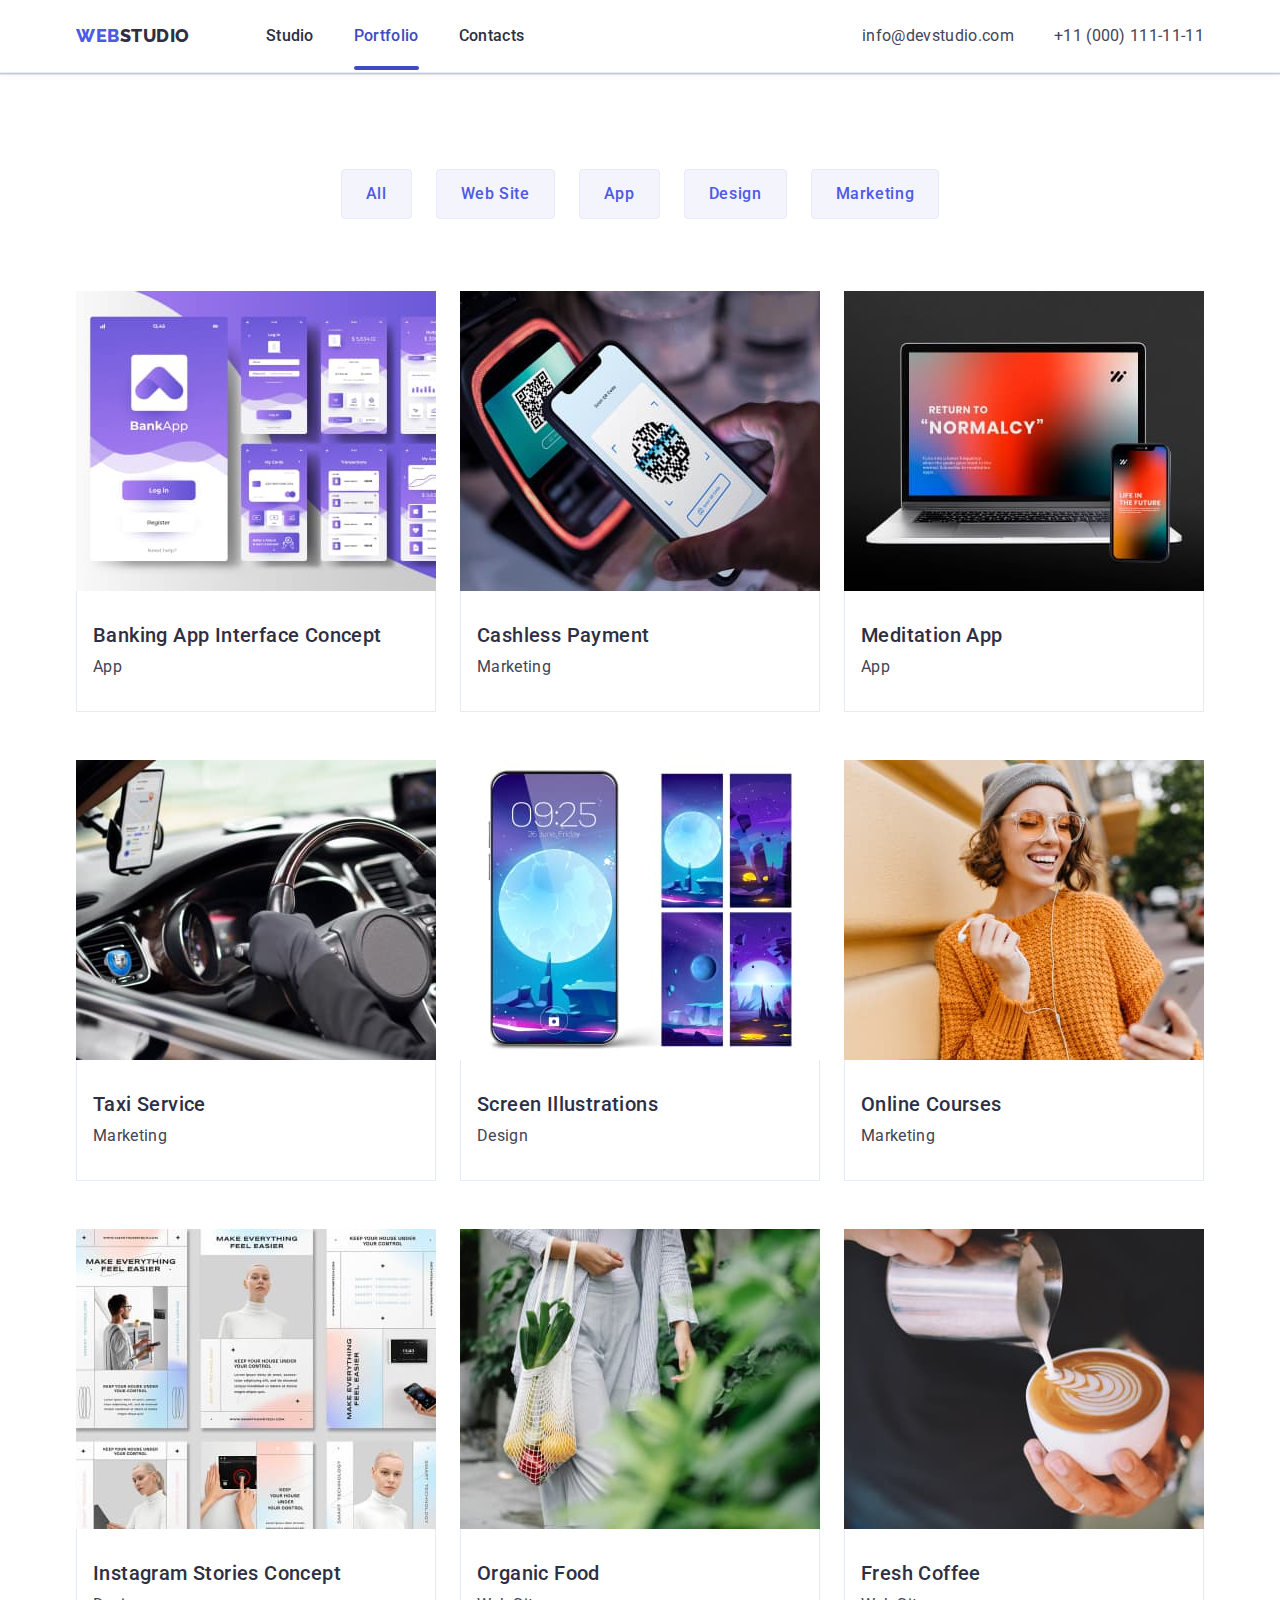
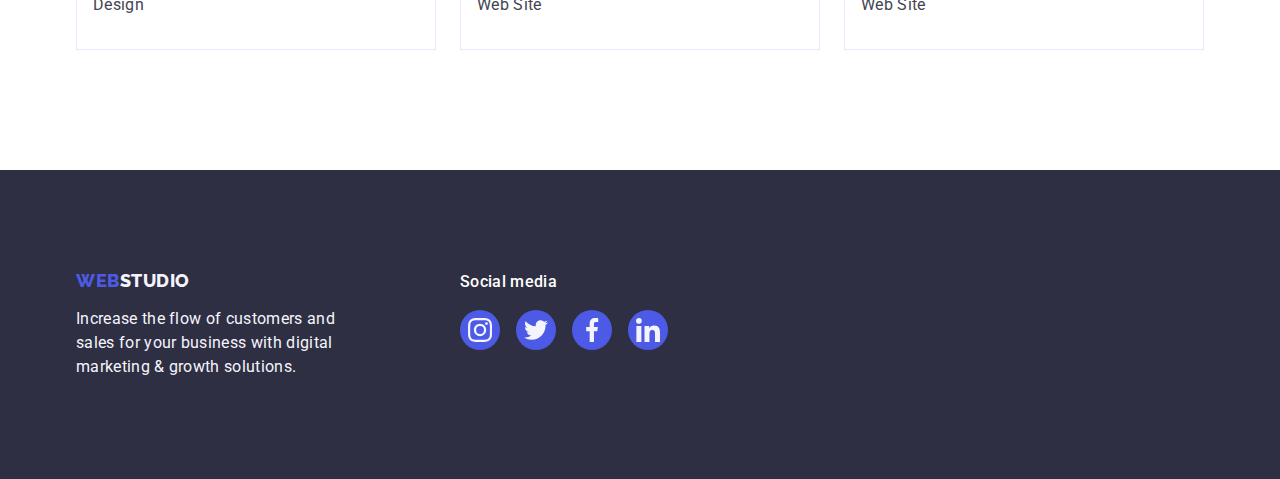
==== portfolio.html @ 1af67834 "Initial commit" ====
<!DOCTYPE html>
<html lang="en">
  <head>
    <meta charset="UTF-8" />
    <meta http-equiv="X-UA-Compatible" content="IE=edge" />
    <meta name="viewport" content="width=device-width, initial-scale=1.0" />
    <title>Portfolio</title>

    <link rel="preconnect" href="https://fonts.googleapis.com" />
    <link rel="preconnect" href="https://fonts.gstatic.com" crossorigin />
    <link
      href="https://fonts.googleapis.com/css2?family=Raleway:wght@800&family=Roboto:wght@400;500;700;900&display=swap"
      rel="stylesheet"
    />
    <link
      rel="stylesheet"
      href="https://cdnjs.cloudflare.com/ajax/libs/modern-normalize/1.0.0/modern-normalize.min.css"
    />
    <link rel="stylesheet" href="./css/styles.css" />
  </head>

  <body>
    <!-- Хедер -->
    <header class="header">
      <div class="container header-container">
        <!-- Навігація сайту -->
        <nav class="navigation">
          <a href="./index.html" class="logo link"
            >Web<span class="header-logo-span">Studio</span></a
          >
          <ul class="nav-list list">
            <li class="nav-list-item">
              <a href="./index.html" class="nav-list-link link">Studio</a>
            </li>

            <li class="nav-list-item">
              <a
                href="./portfolio.html"
                class="nav-list-link nav-underline link"
                >Portfolio</a
              >
            </li>

            <li class="nav-list-item">
              <a href="" class="nav-list-link link">Contacts</a>
            </li>
          </ul>
        </nav>
        <!-- Контакти для зв'язку -->
        <address class="address">
          <ul class="address-list list">
            <li class="email">
              <a href="mailto:info@devstudio.com" class="address-link link"
                >info@devstudio.com</a
              >
            </li>

            <li class="phone">
              <a href="tel:+110001111111" class="address-link link"
                >+11 (000) 111-11-11</a
              >
            </li>
          </ul>
        </address>
      </div>
    </header>

    <!-- Мейн -->
    <main class="main">
      <section class="projects section">
        <div class="container">
          <h1 class="visually-hidden">Portfolio</h1>

          <!-- Кнопки фільтра -->
          <ul class="filters-list list">
            <li><button type="button" class="filters-btn btn">All</button></li>

            <li>
              <button type="button" class="filters-btn btn">Web Site</button>
            </li>

            <li><button type="button" class="filters-btn btn">App</button></li>

            <li>
              <button type="button" class="filters-btn btn">Design</button>
            </li>

            <li>
              <button type="button" class="filters-btn btn">Marketing</button>
            </li>
          </ul>

          <!-- Картки проектів -->
          <ul class="card-set list">
            <li class="card-item">
              <a href="" class="card-link link">
                <div class="card-cover-wrap">
                  <img
                    src="./images/portfolio-img/banking-app.jpg"
                    alt="Banking App"
                    width="360"
                    height="300"
                  />
                  <p class="card-cover-text">
                    14 Stylish and User-Friendly App Design Concepts · Task
                    Manager App · Calorie Tracker App · Exotic Fruit Ecommerce
                    App · Cloud Storage App
                  </p>
                </div>
                <div class="card-content">
                  <h2 class="card-caption">Banking App Interface Concept</h2>
                  <p class="card-text">App</p>
                </div></a
              >
            </li>

            <li class="card-item">
              <a href="" class="card-link link">
                <div class="card-cover-wrap">
                  <img
                    src="./images/portfolio-img/cashless.jpg"
                    alt="Cashless Payment"
                    width="360"
                    height="300"
                  />
                  <p class="card-cover-text">
                    14 Stylish and User-Friendly App Design Concepts · Task
                    Manager App · Calorie Tracker App · Exotic Fruit Ecommerce
                    App · Cloud Storage App
                  </p>
                </div>
                <div class="card-content">
                  <h2 class="card-caption">Cashless Payment</h2>
                  <p class="card-text">Marketing</p>
                </div></a
              >
            </li>

            <li class="card-item">
              <a href="" class="card-link link">
                <div class="card-cover-wrap">
                  <img
                    src="./images/portfolio-img/meditation-app.jpg"
                    alt="Meditation App"
                    width="360"
                    height="300"
                  />
                  <p class="card-cover-text">
                    14 Stylish and User-Friendly App Design Concepts · Task
                    Manager App · Calorie Tracker App · Exotic Fruit Ecommerce
                    App · Cloud Storage App
                  </p>
                </div>
                <div class="card-content">
                  <h2 class="card-caption">Meditation App</h2>
                  <p class="card-text">App</p>
                </div></a
              >
            </li>

            <li class="card-item">
              <a href="" class="card-link link">
                <div class="card-cover-wrap">
                  <img
                    src="./images/portfolio-img/taxi.jpg"
                    alt="Taxi service"
                    width="360"
                    height="300"
                  />
                  <p class="card-cover-text">
                    14 Stylish and User-Friendly App Design Concepts · Task
                    Manager App · Calorie Tracker App · Exotic Fruit Ecommerce
                    App · Cloud Storage App
                  </p>
                </div>
                <div class="card-content">
                  <h2 class="card-caption">Taxi Service</h2>
                  <p class="card-text">Marketing</p>
                </div></a
              >
            </li>

            <li class="card-item">
              <a href="" class="card-link link">
                <div class="card-cover-wrap">
                  <img
                    src="./images/portfolio-img/screen.jpg"
                    alt="Screen illustrations"
                    width="360"
                    height="300"
                  />
                  <p class="card-cover-text">
                    14 Stylish and User-Friendly App Design Concepts · Task
                    Manager App · Calorie Tracker App · Exotic Fruit Ecommerce
                    App · Cloud Storage App
                  </p>
                </div>
                <div class="card-content">
                  <h2 class="card-caption">Screen Illustrations</h2>
                  <p class="card-text">Design</p>
                </div></a
              >
            </li>

            <li class="card-item">
              <a href="" class="card-link link">
                <div class="card-cover-wrap">
                  <img
                    src="./images/portfolio-img/courses.jpg"
                    alt="Online Courses"
                    width="360"
                    height="300"
                  />
                  <p class="card-cover-text">
                    14 Stylish and User-Friendly App Design Concepts · Task
                    Manager App · Calorie Tracker App · Exotic Fruit Ecommerce
                    App · Cloud Storage App
                  </p>
                </div>
                <div class="card-content">
                  <h2 class="card-caption">Online Courses</h2>
                  <p class="card-text">Marketing</p>
                </div></a
              >
            </li>

            <li class="card-item">
              <a href="" class="card-link link">
                <div class="card-cover-wrap">
                  <img
                    src="./images/portfolio-img/insta-stories.jpg"
                    alt="Instagram Stories Concept"
                    width="360"
                    height="300"
                  />
                  <p class="card-cover-text">
                    14 Stylish and User-Friendly App Design Concepts · Task
                    Manager App · Calorie Tracker App · Exotic Fruit Ecommerce
                    App · Cloud Storage App
                  </p>
                </div>
                <div class="card-content">
                  <h2 class="card-caption">Instagram Stories Concept</h2>
                  <p class="card-text">Design</p>
                </div></a
              >
            </li>

            <li class="card-item">
              <a href="" class="card-link link">
                <div class="card-cover-wrap">
                  <img
                    src="./images/portfolio-img/food.jpg"
                    alt="Organic Food"
                    width="360"
                    height="300"
                  />
                  <p class="card-cover-text">
                    14 Stylish and User-Friendly App Design Concepts · Task
                    Manager App · Calorie Tracker App · Exotic Fruit Ecommerce
                    App · Cloud Storage App
                  </p>
                </div>
                <div class="card-content">
                  <h2 class="card-caption">Organic Food</h2>
                  <p class="card-text">Web Site</p>
                </div></a
              >
            </li>

            <li class="card-item">
              <a href="" class="card-link link">
                <div class="card-cover-wrap">
                  <img
                    src="./images/portfolio-img/coffee.jpg"
                    alt="Fresh Coffee"
                    width="360"
                    height="300"
                  />
                  <p class="card-cover-text">
                    14 Stylish and User-Friendly App Design Concepts · Task
                    Manager App · Calorie Tracker App · Exotic Fruit Ecommerce
                    App · Cloud Storage App
                  </p>
                </div>
                <div class="card-content">
                  <h2 class="card-caption">Fresh Coffee</h2>
                  <p class="card-text">Web Site</p>
                </div></a
              >
            </li>
          </ul>
        </div>
      </section>
    </main>

    <!-- Футер -->
    <footer class="footer">
      <div class="footer-container container">
        <div class="footer-text-container">
          <a href="./index.html" class="footer-logo-link logo link"
            >Web<span class="footer-logo-span">Studio</span></a
          >
          <p class="footer-text">
            Increase the flow of customers and sales for your business with
            digital marketing & growth solutions.
          </p>
        </div>
        <div class="footer-soc-container">
          <p class="footer-soc-caption">Social media</p>
          <ul class="footer-soc-list list">
            <li class="footer-soc-item">
              <a href="" class="footer-soc-link link">
                <svg class="footer-soc-icon" width="24" height="24">
                  <use href="./images/icons.svg#icon-instagram"></use>
                </svg>
              </a>
            </li>

            <li class="footer-soc-item">
              <a href="" class="footer-soc-link link">
                <svg class="footer-soc-icon" width="24" height="24">
                  <use href="./images/icons.svg#icon-twitter"></use>
                </svg>
              </a>
            </li>

            <li class="footer-soc-item">
              <a href="" class="footer-soc-link link">
                <svg class="footer-soc-icon" width="24" height="24">
                  <use href="./images/icons.svg#icon-facebook"></use>
                </svg>
              </a>
            </li>

            <li class="footer-soc-item">
              <a href="" class="footer-soc-link link">
                <svg class="footer-soc-icon" width="24" height="24">
                  <use href="./images/icons.svg#icon-linkedin"></use>
                </svg>
              </a>
            </li>
          </ul>
        </div>
      </div>
    </footer>
  </body>
</html>
---- css/styles.css ----
:root {
  /* Кольори */
  --dark-color: #2e2f42;
  --text-color: #434455;
  --subtle-text-color: #8e8f99;
  --white-color: #ffffff;
  --light-color: #f4f4fd;
  --accent-color: #e7e9fc;
  --passive-color: #4d5ae5;
  --active-color: #404bbf;
  --success-color: #31d0aa;
  --modal-bg: #fcfcfc;
  /* Текст */
  --text-size: 16px;
  --text-spacing: 0.02em;
  --typical-lh: 1.5;
  /* Флекс */
  --typical-gap: 24px;
  /*Переходи*/
  --color-transition: color 250ms cubic-bezier(0.4, 0, 0.2, 1);
  --bg-transition: background-color 250ms cubic-bezier(0.4, 0, 0.2, 1);
  --bc-transition: border-color 250ms cubic-bezier(0.4, 0, 0.2, 1);
  --shadow-transition: box-shadow 250ms cubic-bezier(0.4, 0, 0.2, 1);
  --visibility-transition: visibility 250ms cubic-bezier(0.4, 0, 0.2, 1);
  --opacity-transition: opacity 250ms cubic-bezier(0.4, 0, 0.2, 1);
}
/* ------------Cкидання стилів------------ */
p,
h1,
h2,
h3,
h4,
h5,
h6 {
  margin: 0;
}

ul {
  margin: 0;
  padding: 0;
}

img {
  display: block;
  max-width: 100%;
}

.list {
  list-style: none;
}

.link {
  text-decoration: none;
}

.btn {
  font-family: inherit;
  cursor: pointer;
}

/* ------------Cкидання стилів------------ */

/* Приховати елемент */
.visually-hidden {
  position: absolute;
  width: 1px;
  height: 1px;
  margin: -1px;
  border: 0;
  padding: 0;
  white-space: nowrap;
  clip-path: inset(100%);
  clip: rect(0 0 0 0);
  overflow: hidden;
}
/* Приховати елемент */

/* ------------База------------ */
body {
  font-family: "Roboto", sans-serif;
  color: var(--text-color);
  background-color: var(--white-color);
}

.container {
  width: 1158px;
  padding-left: 15px;
  padding-right: 15px;
  margin: 0 auto;
}

.section {
  padding-top: 120px;
  padding-bottom: 120px;
}

/*====================СТУДІЯ====================*/

/* ----------------- Хедер ----------------- */

.header {
  padding-top: 24px;
  padding-bottom: 24px;
  border-bottom: 1px solid var(--accent-color);
  box-shadow: 0px 2px 1px rgba(46, 47, 66, 0.08),
    0px 1px 1px rgba(46, 47, 66, 0.16), 0px 1px 6px rgba(46, 47, 66, 0.08);
}

.header-container {
  display: flex;
}

/* Лого  */
.header-logo-span {
  color: var(--dark-color);
}

.logo {
  font-family: "Raleway", sans-serif;
  font-weight: 800;
  font-size: 18px;
  line-height: 1.17;
  color: var(--passive-color);
  letter-spacing: 0.03em;
  text-transform: uppercase;
  margin-right: 76px;
}

/* Навігація */
.navigation {
  display: flex;
  align-items: center;
}

.nav-list {
  display: flex;
  gap: 40px;
}

.nav-list-item {
}

.nav-list-link {
  position: relative;
  color: var(--dark-color);
  font-weight: 500;
  font-size: var(--text-size);
  line-height: var(--typical-lh);
  letter-spacing: var(--text-spacing);
  padding: 24px 0;
  transition: var(--color-transition);
}

.nav-list-link:is(:hover, :focus) {
  color: var(--active-color);
}

.nav-underline {
  color: var(--active-color);
}
.nav-underline::after {
  content: "";
  position: absolute;
  width: 100%;
  height: 4px;
  background-color: var(--active-color);
  border-radius: 2px;
  left: 0px;
  bottom: -1px;
}

/* Контакти */
.address {
  font-style: normal;
  margin-left: auto;
}

.address-list {
  display: flex;
  gap: 40px;
}

.address-link {
  color: var(--text-color);
  font-size: var(--text-size);
  line-height: var(--typical-lh);
  letter-spacing: var(--text-spacing);
  transition: var(--color-transition);
}

.address-link:is(:hover, :focus) {
  color: var(--active-color);
}

/* ----------------- Студія Мейн ----------------- */
/*----------------Hero-------------- */
.hero {
  padding: 188px 0;
}
.hero-overlay {
  background-image: linear-gradient(
      rgba(46, 47, 66, 0.7),
      rgba(46, 47, 66, 0.7)
    ),
    url(../images/hero-bg.jpg);
  height: 600px;
  max-width: 1440px;
  margin-left: auto;
  margin-right: auto;
  background-repeat: no-repeat;
  background-size: cover;
  background-position: center;
}

.hero-container {
  display: flex;
  flex-direction: column;
  align-items: center;
}

.hero-title {
  font-size: 56px;
  line-height: 1.07;
  text-align: center;
  letter-spacing: var(--text-spacing);
  color: var(--white-color);
  max-width: 496px;
}

/* Кнопка */
.title-btn {
  color: var(--white-color);
  background: var(--passive-color);
  font-weight: 500;
  font-size: var(--text-size);
  line-height: var(--typical-lh);
  letter-spacing: 0.04em;
  border: none;
  border-radius: 4px;
  min-width: 169px;
  height: 56px;
  margin-top: 48px;
  transition: var(--bg-transition);
}
.title-btn:is(:hover, :focus) {
  background: var(--active-color);
}

/*----------------Features-------------- */
.features {
}

.features-list {
  display: flex;
  gap: var(--typical-gap);
}

.features-list-item {
  flex-basis: calc((100% - 24px * 3) / 4);
}

.features-icon-box {
  width: 100%;
  height: 112px;
  border-radius: 4px;
  background-color: var(--light-color);
  display: flex;
  justify-content: center;
  align-items: center;
  margin-bottom: 8px;
}

.features-icon {
}

.features-list-title {
  font-weight: 500;
  font-size: 20px;
  line-height: 1.2;
  letter-spacing: var(--text-spacing);
  color: var(--dark-color);
  margin-bottom: 8px;
}

.features-list-text {
  font-size: var(--text-size);
  line-height: var(--typical-lh);
  letter-spacing: var(--text-spacing);
}

/*--------Секція зображень: чим ми займаємось------ */
.gallery {
  padding-top: 0;
}

.gallery-caption {
  font-size: 36px;
  line-height: 1.11;
  text-align: center;
  letter-spacing: var(--text-spacing);
  text-transform: capitalize;
  color: var(--dark-color);
  margin-bottom: 72px;
}

.gallery-list {
  display: flex;
  flex-wrap: wrap;
  gap: var(--typical-gap);
}

.gallery-list-item {
  flex-basis: calc((100% - 48px) / 3);
}

/*-------- Секція з фото команди------ */
.team-gallery {
  background-color: var(--light-color);
}

.team-gallery-caption {
  font-size: 36px;
  line-height: 1.11;
  text-align: center;
  letter-spacing: var(--text-spacing);
  text-transform: capitalize;
  color: var(--dark-color);
  margin-bottom: 72px;
}

.team-list {
  display: flex;
  flex-wrap: wrap;
  gap: var(--typical-gap);
}

.team-list-item {
  background-color: var(--white-color);
  flex-basis: calc((100% - 72px) / 4);
  border-radius: 0 0 4px 4px;
  box-shadow: 0px 1px 6px rgba(46, 47, 66, 0.08),
    0px 1px 1px rgba(46, 47, 66, 0.16), 0px 2px 1px rgba(46, 47, 66, 0.08);
}

.team-card-text-wrapper {
  padding: 32px 16px;
}

.team-list-caption {
  font-weight: 500;
  font-size: 20px;
  line-height: 1.2;
  text-align: center;
  letter-spacing: var(--text-spacing);
  color: var(--dark-color);
  margin-bottom: 8px;
  margin-left: 0;
  margin-right: 0;
}

.team-list-text {
  font-size: var(--text-size);
  line-height: var(--typical-lh);
  text-align: center;
  letter-spacing: var(--text-spacing);
  margin-bottom: 8px;
}

.team-soc-list {
  display: flex;
  justify-content: center;
  align-items: center;
  gap: 24px;
}

.team-soc-item {
  width: 40px;
  height: 40px;
}
.team-soc-link {
  width: 100%;
  height: 100%;
  background-color: var(--passive-color);
  border-radius: 50%;
  display: flex;
  justify-content: center;
  align-items: center;
  transition: var(--bg-transition);
}

.team-soc-link:is(:hover, :focus) {
  background-color: var(--active-color);
}

.team-soc-icon {
  fill: var(--light-color);
}

/* ----------------- Секція: Наші клієнти ----------------- */
.customers {
}

.customers-caption {
  font-size: 36px;
  line-height: 1.11;
  text-align: center;
  letter-spacing: var(--text-spacing);
  text-transform: capitalize;
  margin-bottom: 72px;
  color: var(--dark-color);
}

.customers-list {
  display: flex;
  gap: 24px;
}

.customers-item {
  flex-basis: calc((100% - 120px) / 6);
  height: 88px;
}

.customers-link {
  width: 100%;
  height: 100%;
  border: 1px solid var(--subtle-text-color);
  border-radius: 4px;
  display: flex;
  justify-content: center;
  align-items: center;
  color: var(--subtle-text-color);
  transition: var(--bc-transition), var(--color-transition);
}

.customers-link:is(:hover, :focus) {
  border-color: var(--active-color);
  color: var(--active-color);
}

.customers-icon {
  fill: currentColor;
}

/* ----------------- Футер ----------------- */
.footer {
  background-color: var(--dark-color);
  padding-top: 100px;
  padding-bottom: 100px;
}

.footer-container {
  display: flex;
  align-items: baseline;
}

.footer-text-container {
  margin-right: 120px;
  flex-shrink: 0;
}

.footer-logo-link {
  display: inline-block;
  margin-bottom: 16px;
  margin-right: 0;
}

.footer-logo-span {
  color: var(--light-color);
}

.footer-text {
  font-size: var(--text-size);
  line-height: var(--typical-lh);
  letter-spacing: var(--text-spacing);
  color: var(--light-color);
  max-width: 264px;
}

.footer-soc-container {
}

.footer-soc-caption {
  font-weight: 500;
  font-size: var(--text-size);
  line-height: var(--typical-lh);
  letter-spacing: var(--text-spacing);
  color: var(--white-color);
  margin-bottom: 16px;
}

.footer-soc-list {
  display: flex;
  justify-content: center;
  align-items: center;
  gap: 16px;
}

.footer-soc-item {
  width: 40px;
  height: 40px;
}

.footer-soc-link {
  width: 100%;
  height: 100%;
  background-color: var(--passive-color);
  border-radius: 50%;
  display: flex;
  justify-content: center;
  align-items: center;
  transition: var(--bg-transition);
}

.footer-soc-link:is(:hover, :focus) {
  background-color: var(--success-color);
}

.footer-soc-icon {
  fill: var(--light-color);
}
/*====================ПОРТФОЛІО====================*/

.projects {
  padding-top: 96px;
}

/*--------Фільтр------ */
.filters-list {
  display: flex;
  gap: var(--typical-gap);
  justify-content: center;
  margin-bottom: 72px;
}

.filters-btn {
  font-family: "Roboto", sans-serif;
  font-weight: 500;
  font-size: var(--text-size);
  line-height: var(--typical-lh);
  text-align: center;
  letter-spacing: 0.04em;
  color: var(--passive-color);
  background: var(--light-color);
  padding: 12px 24px;
  border: 1px solid var(--accent-color);
  border-radius: 4px;
  transition: var(--color-transition), var(--bg-transition),
    var(--bc-transition), var(--shadow-transition);
}

.filters-btn:is(:hover, :focus) {
  color: var(--white-color);
  background: var(--active-color);
  border: 1px solid transparent;
  box-shadow: 0px 3px 1px rgba(0, 0, 0, 0.1), 0px 2px 1px rgba(0, 0, 0, 0.08),
    0px 2px 2px rgba(0, 0, 0, 0.12);
}

/*--------Картки проектів------ */
.card-set {
  display: flex;
  flex-wrap: wrap;
  column-gap: 24px;
  row-gap: 48px;
}

.card-item {
  background: var(--white-color);
  flex-basis: calc((100% - 24px * 2) / 3);
}

.card-link {
  display: block;
  transition: var(--shadow-transition);
}

.card-link:is(:hover, :focus) {
  box-shadow: 0px 1px 6px rgba(46, 47, 66, 0.08),
    0px 1px 1px rgba(46, 47, 66, 0.16), 0px 2px 1px rgba(46, 47, 66, 0.08);
}

.card-content {
  padding: 32px 16px;
  border: 1px solid var(--accent-color);
  border-top: none;
}

.card-caption {
  font-weight: 500;
  font-size: 20px;
  line-height: 1.2;
  letter-spacing: var(--text-spacing);
  color: var(--dark-color);
  margin-bottom: 8px;
}

.card-text {
  font-size: var(--text-size);
  line-height: var(--typical-lh);
  letter-spacing: var(--text-spacing);
  color: var(--text-color);
}

/*--------Випливаючий текст на картці--------*/
.card-cover-wrap {
  position: relative;
  overflow: hidden;
}

.card-cover-text {
  position: absolute;
  top: 0;
  font-size: var(--text-size);
  line-height: var(--typical-lh);
  letter-spacing: var(--text-spacing);
  color: var(--light-color);
  background-color: var(--passive-color);
  height: 100%;
  padding: 40px 32px;
  transform: translateY(100%);
  transition: transform 250ms cubic-bezier(0.4, 0, 0.2, 1);
}

.card-link:is(:hover, :focus) .card-cover-text {
  transform: translateY(0%);
}

/*====================МОДАЛЬНЕ ВІКНО====================*/
.backdrop {
  position: fixed;
  width: 100vw;
  height: 100vh;
  background-color: rgba(46, 47, 66, 0.4);
  top: 0;
  transition: var(--opacity-transition), var(--visibility-transition);
}

.is-hidden {
  visibility: hidden;
  opacity: 0;
  pointer-events: none;
}

.modal {
  position: absolute;
  top: 50%;
  left: 50%;
  transform: translate(-50%, -50%) scale(1) rotate(0);
  transition: transform 250ms cubic-bezier(0.4, 0, 0.2, 1);
  width: 408px;
  min-height: 584px;
  border-radius: 4px;
  box-shadow: 0px 1px 1px rgba(0, 0, 0, 0.14), 0px 1px 3px rgba(0, 0, 0, 0.12),
    0px 2px 1px rgba(0, 0, 0, 0.2);
  background-color: var(--modal-bg);
  padding: 24px;
}

.backdrop.is-hidden .modal {
  transform: translate(-50%, 50%) scaleY(0) rotate(-180deg);
}

.modal-btn-close {
  position: absolute;
  top: 24px;
  right: 24px;
  width: 24px;
  height: 24px;
  display: flex;
  justify-content: center;
  align-items: center;
  border: 1px solid rgba(0, 0, 0, 0.1);
  border-radius: 50%;
  padding: 0;
  background-color: var(--accent-color);
  transition: var(--bg-transition), border 250ms cubic-bezier(0.4, 0, 0.2, 1);
}

.modal-btn-close:is(:hover, :focus) {
  background-color: var(--active-color);
  border: none;
}

.close-btn-icon {
  transition: fill 250ms cubic-bezier(0.4, 0, 0.2, 1);
}

.modal-btn-close:is(:hover, :focus) .close-btn-icon {
  fill: var(--white-color);
}
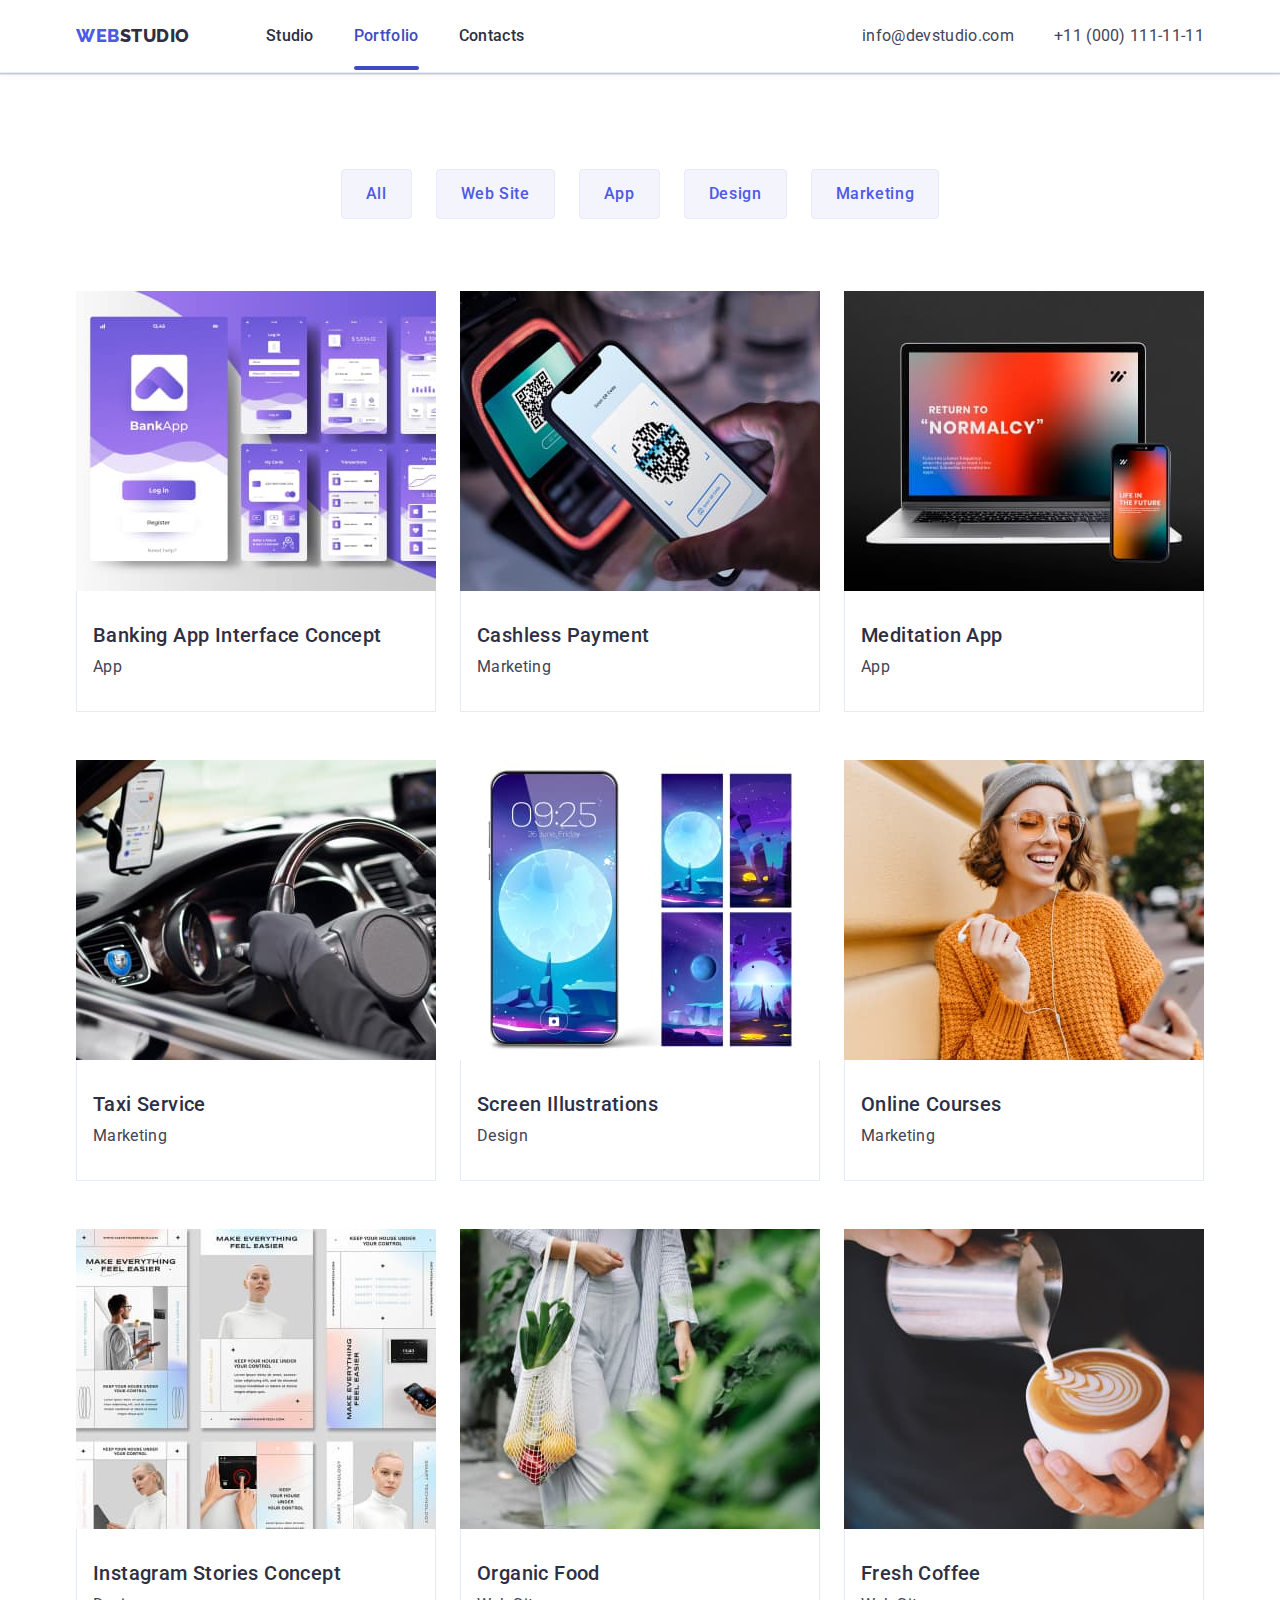
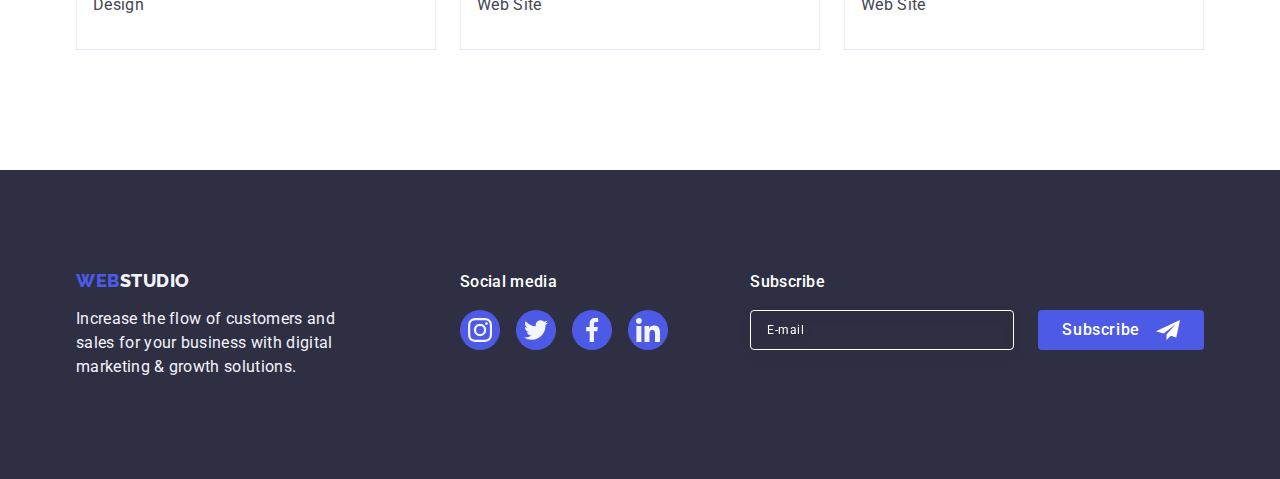
==== commit d388ed70: "1st fix" ====
--- a/portfolio.html
+++ b/portfolio.html
@@ -306,6 +306,7 @@
             digital marketing & growth solutions.
           </p>
         </div>
+
         <div class="footer-soc-container">
           <p class="footer-soc-caption">Social media</p>
           <ul class="footer-soc-list list">
@@ -342,6 +343,27 @@
             </li>
           </ul>
         </div>
+
+        <div class="footer-subscribe-container">
+          <p class="footer-subscribe-caption">Subscribe</p>
+          <form class="footer-form" name="subscribe-form">
+            <label for="footer-email" class="footer-label">
+              <input
+                class="footer-input"
+                type="email"
+                name="footer-email"
+                placeholder="E-mail"
+                id="footer-email"
+              />
+            </label>
+            <button class="subscribe-btn btn" type="submit">
+              Subscribe
+              <svg class="send-icon" width="24" height="24">
+                <use href="./images/icons.svg#icon-send"></use>
+              </svg>
+            </button>
+          </form>
+        </div>
       </div>
     </footer>
   </body>
--- a/css/styles.css
+++ b/css/styles.css
@@ -16,13 +16,17 @@
   --typical-lh: 1.5;
   /* Флекс */
   --typical-gap: 24px;
-  /*Переходи*/
+  /* Переходи */
   --color-transition: color 250ms cubic-bezier(0.4, 0, 0.2, 1);
   --bg-transition: background-color 250ms cubic-bezier(0.4, 0, 0.2, 1);
   --bc-transition: border-color 250ms cubic-bezier(0.4, 0, 0.2, 1);
+  --border-transition: border 250ms cubic-bezier(0.4, 0, 0.2, 1);
   --shadow-transition: box-shadow 250ms cubic-bezier(0.4, 0, 0.2, 1);
   --visibility-transition: visibility 250ms cubic-bezier(0.4, 0, 0.2, 1);
   --opacity-transition: opacity 250ms cubic-bezier(0.4, 0, 0.2, 1);
+  --fill-transition: fill 250ms cubic-bezier(0.4, 0, 0.2, 1);
+  /* Форма модалки */
+  --modal-input-border: 1px solid rgba(46, 47, 66, 0.4);
 }
 /* ------------Cкидання стилів------------ */
 p,
@@ -476,6 +480,8 @@
   max-width: 264px;
 }
 
+/* Футер: соцмережі */
+
 .footer-soc-container {
 }
 
@@ -518,6 +524,81 @@
 .footer-soc-icon {
   fill: var(--light-color);
 }
+
+/* Футер: форма підписки */
+.footer-subscribe-container {
+  margin-left: auto;
+}
+
+.footer-subscribe-caption {
+  font-weight: 500;
+  font-size: var(--text-size);
+  line-height: var(--typical-lh);
+  letter-spacing: var(--text-spacing);
+  color: var(--white-color);
+  margin-bottom: 16px;
+}
+
+.footer-form {
+  display: flex;
+  justify-content: center;
+  gap: 24px;
+}
+
+.footer-label {
+}
+
+.footer-input {
+  background-color: transparent;
+  border: 1px solid #ffffff;
+  filter: drop-shadow(0px 4px 4px rgba(0, 0, 0, 0.15));
+  border-radius: 4px;
+  padding-left: 16px;
+  width: 264px;
+  height: 40px;
+
+  font-size: 12px;
+  line-height: 1.5;
+  letter-spacing: 0.04em;
+  color: var(--white-color);
+}
+
+.footer-input::placeholder {
+  font-size: 12px;
+  line-height: 2;
+  letter-spacing: 0.04em;
+  color: var(--white-color);
+}
+
+.subscribe-btn {
+  font-weight: 500;
+  font-size: var(--text-size);
+  line-height: var(--typical-lh);
+  letter-spacing: 0.04em;
+
+  min-width: 165px;
+  height: 40px;
+  padding: 8px 24px;
+  border: none;
+  border-radius: 4px;
+  color: var(--white-color);
+  background: var(--passive-color);
+  transition: var(--bg-transition);
+
+  display: flex;
+  align-items: center;
+  justify-content: center;
+}
+
+.subscribe-btn:is(:hover, :focus) {
+  background: var(--active-color);
+}
+
+.send-icon {
+  fill: var(--white-color);
+  margin-left: 16px;
+}
+
 /*====================ПОРТФОЛІО====================*/
 
 .projects {
@@ -653,7 +734,7 @@
   box-shadow: 0px 1px 1px rgba(0, 0, 0, 0.14), 0px 1px 3px rgba(0, 0, 0, 0.12),
     0px 2px 1px rgba(0, 0, 0, 0.2);
   background-color: var(--modal-bg);
-  padding: 24px;
+  padding: 72px 24px 24px;
 }
 
 .backdrop.is-hidden .modal {
@@ -664,6 +745,7 @@
   position: absolute;
   top: 24px;
   right: 24px;
+
   width: 24px;
   height: 24px;
   display: flex;
@@ -688,3 +770,165 @@
 .modal-btn-close:is(:hover, :focus) .close-btn-icon {
   fill: var(--white-color);
 }
+
+/* Форма модального вікна*/
+.modal-caption {
+  font-weight: 500;
+  font-size: var(--text-size);
+  line-height: var(--typical-lh);
+  text-align: center;
+  letter-spacing: var(--text-spacing);
+  color: var(--dark-color);
+  margin-bottom: 16px;
+}
+
+.modal-field {
+  margin-bottom: 8px;
+}
+
+.modal-text-area {
+  margin-bottom: 16px;
+}
+
+.input-label {
+  display: block;
+  font-size: 12px;
+  line-height: 1.17;
+  letter-spacing: 0.04em;
+  color: var(--subtle-text-color);
+  margin-bottom: 4px;
+}
+
+.input-wrap {
+  position: relative;
+}
+
+.modal-input {
+  outline: transparent;
+  background-color: transparent;
+  width: 100%;
+  height: 40px;
+  border: var(--modal-input-border);
+  border-radius: 4px;
+  padding: 11px 2px 11px 38px;
+
+  font-size: 12px;
+  line-height: 1.17;
+  letter-spacing: 0.04em;
+  color: var(--dark-color);
+  transition: var(--bc-transition);
+}
+
+.modal-input:focus {
+  border-color: var(--passive-color);
+}
+
+.modal-icon {
+  position: absolute;
+  top: 50%;
+  left: 16px;
+  transform: translateY(-50%);
+  transition: var(--fill-transition);
+}
+
+.modal-input:focus + .modal-icon {
+  fill: var(--passive-color);
+}
+
+.modal-comment {
+  outline: transparent;
+  background: transparent;
+  width: 100%;
+  height: 120px;
+  resize: none;
+
+  border: var(--modal-input-border);
+  border-radius: 4px;
+  padding: 8px 16px;
+
+  font-size: 12px;
+  line-height: 1.17;
+  letter-spacing: 0.04em;
+  color: rgba(46, 47, 66, 0.4);
+  transition: var(--bc-transition);
+}
+
+.modal-comment:focus {
+  border-color: var(--passive-color);
+}
+
+.modal-comment::placeholder {
+  font-size: 12px;
+  line-height: 1.17;
+  letter-spacing: 0.04em;
+  color: rgba(46, 47, 66, 0.4);
+}
+
+.checkbox-field {
+  margin-bottom: 24px;
+}
+
+.check:checked + .check-label .custom-checkbox {
+  background: var(--active-color);
+  border: none;
+  fill: var(--light-color);
+}
+
+.check-label {
+  display: flex;
+  align-items: center;
+  gap: 8px;
+
+  font-size: 12px;
+  line-height: 1.17;
+  letter-spacing: 0.04em;
+  color: var(--subtle-text-color);
+}
+
+.custom-checkbox {
+  width: 16px;
+  height: 16px;
+  border: var(--modal-input-border);
+  border-radius: 2px;
+
+  display: inline-flex;
+  align-items: center;
+  justify-content: center;
+  fill: transparent;
+  transition: var(--bg-transition), var(--border-transition),
+    var(--fill-transition);
+}
+
+.check-icon {
+}
+
+.privacy-link {
+  line-height: 1.33;
+  color: var(--passive-color);
+}
+
+/* Кнопка форми */
+.modal-form-btn {
+  display: block;
+  min-width: 169px;
+  height: 56px;
+  padding: 16px 32px;
+  margin-left: auto;
+  margin-right: auto;
+
+  font-weight: 500;
+  font-size: var(--text-size);
+  line-height: var(--typical-lh);
+  letter-spacing: 0.04em;
+  color: var(--white-color);
+
+  border: none;
+  border-radius: 4px;
+  background: var(--passive-color);
+  box-shadow: 0px 4px 4px rgba(0, 0, 0, 0.15);
+  transition: var(--bg-transition);
+}
+
+.modal-form-btn:is(:hover, :focus) {
+  background: var(--active-color);
+}
